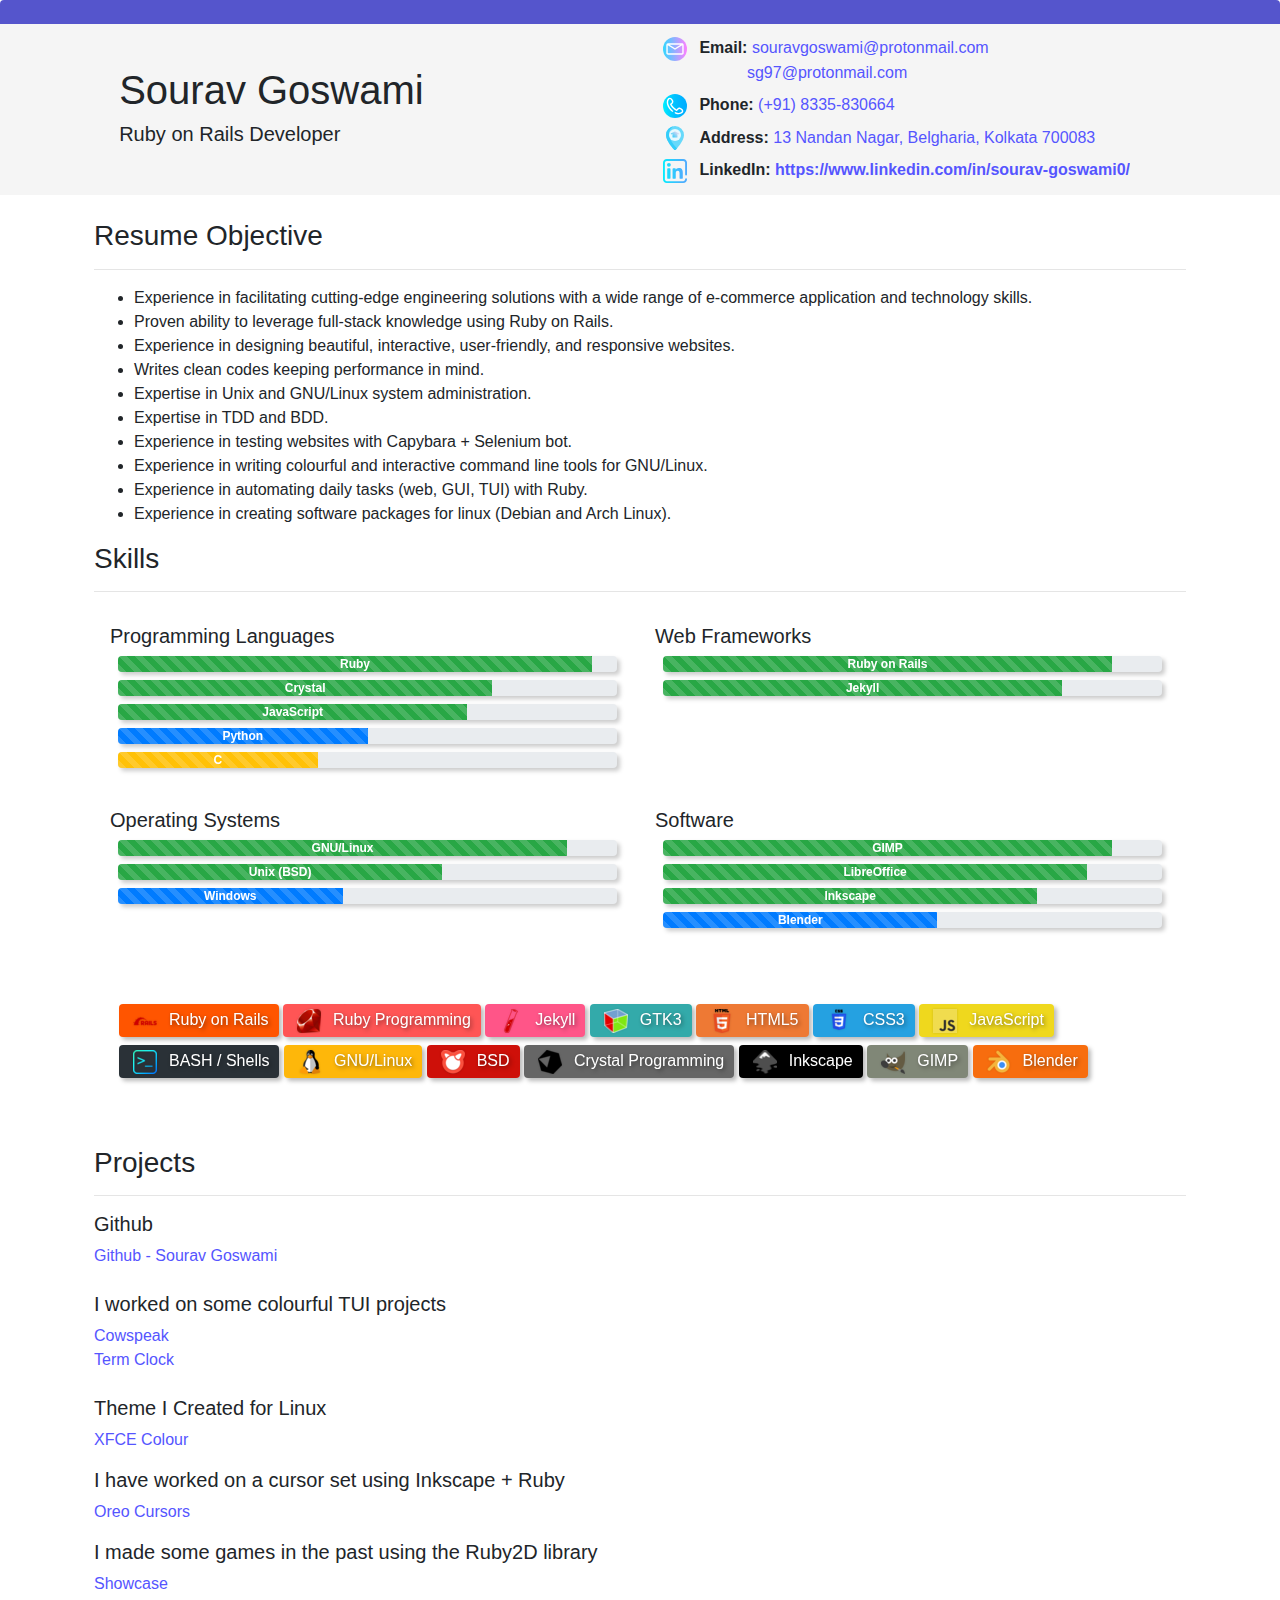
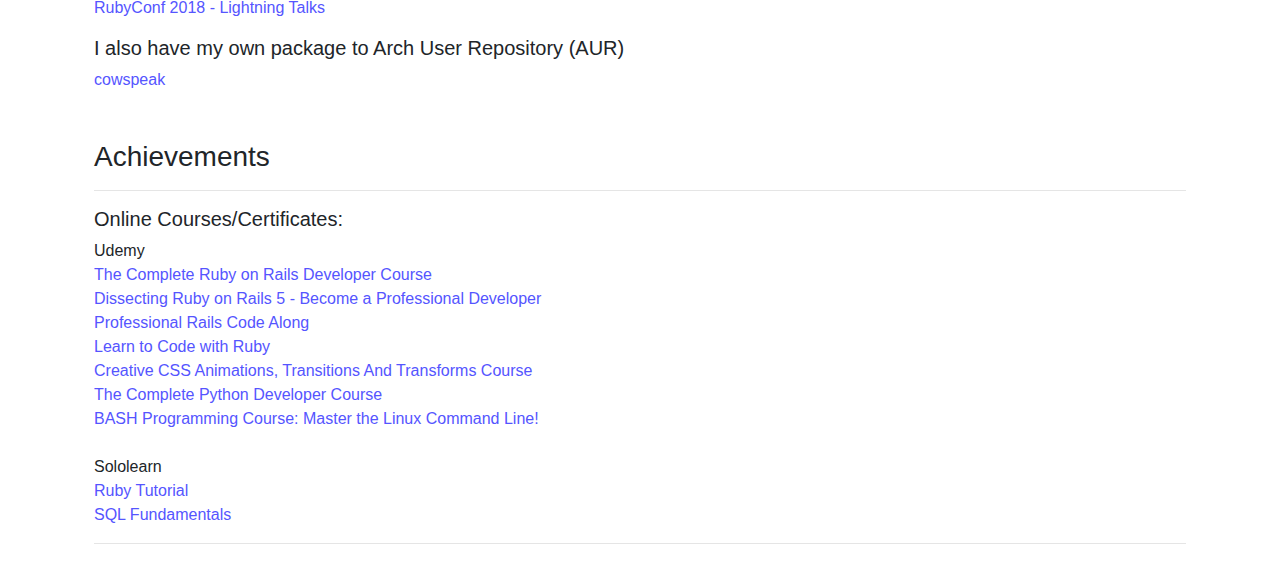
==== index.html @ 4679c26b "Initial commit" ====
<!Doctype HTML>
<html>
<!-- This file is generated by transpile.rb -->
<!-- Read /home/sourav/Others/resume/code/index.html.erb for source code. -->
<head>
<title>Resume</title>
<meta charset="utf-8">
<meta name="viewport" content="width=device-width,initial-scale=1">
<script src="assets/jquery.min.js"></script>
<script src="assets/bootstrap.min.js"></script>
<link rel="stylesheet" href="assets/bootstrap.min.css">
<link rel="stylesheet" href="assets/style.css">
</head>
<body>
<div class="margin-top"></div>
<div class="head">
<div class="row">
<div class="col-md-1"></div>
<div class="col-md-4 center-top">
<div>
<h1 class="">Sourav Goswami</h1>
<h5>Ruby on Rails Developer</h5>
</div>
</div>
<div class="col-md-1"></div>
<div class="col-md-6 center-top">
<div class="info">
<div class="email">
<img src="assets/mail.svg" class="icon24">
<strong>Email:</strong> <a href="mailto:souravgoswami@protonmail.com">souravgoswami@protonmail.com</a>
<div class="padding"><a href="mailto:sg97@protonmail.com">sg97@protonmail.com</a></div>
</div>
<div class="phone pt-2">
<img src="assets/phone-call.svg" class="icon24">
<strong>Phone:</strong> <a href="tel:+918335830664">(+91) 8335-830664</a>
</div>
<div class="address pt-2">
<img src="assets/house.svg" class="icon24">
<strong>Address:</strong> <a href="https://goo.gl/maps/NwppMZSm8ECp5k32A">13 Nandan Nagar, Belgharia, Kolkata 700083</a>
</div>
<div class="linkedin pt-2">
<img src="assets/linkedin.svg" class="icon24">
<strong>LinkedIn: <a href="https://www.linkedin.com/in/sourav-goswami0/">https://www.linkedin.com/in/sourav-goswami0/</a></strong>
</div>
</div>
</div>
</div>
</div>
<div class="container p-4">
<h3>Resume Objective</h3>
<hr>
<ul>
<li>Experience in facilitating cutting-edge engineering solutions with a wide range of e-commerce application and technology skills.
</li>
<li>Proven ability to leverage full-stack knowledge using Ruby on Rails.
</li>
<li>Experience in designing beautiful, interactive, user-friendly, and responsive websites.
</li>
<li>Writes clean codes keeping performance in mind.
</li>
<li>Expertise in Unix and GNU/Linux system administration.
</li>
<li>Expertise in TDD and BDD.
</li>
<li>Experience in testing websites with Capybara + Selenium bot.
</li>
<li>Experience in writing colourful and interactive command line tools for GNU/Linux.
</li>
<li>Experience in automating daily tasks (web, GUI, TUI) with Ruby.
</li>
<li>Experience in creating software packages for linux (Debian and Arch Linux).</li>
</ul>
<h3>Skills</h3>
<hr>
<div class="row p-3">
<div class="col-md-6">
<h5>Programming Languages</h5>
<div class="progress m-2">
<div class="progress-bar progress-bar-striped bg-success"
role="progressbar",
aria-valuenow="95",
aria-valuemax="100",
aria-valuemin="0"
style="font-weight: bold ; width: 95% ; color: #fff ;"
>Ruby</div>
</div>
<div class="progress m-2">
<div class="progress-bar progress-bar-striped bg-success"
role="progressbar",
aria-valuenow="75",
aria-valuemax="100",
aria-valuemin="0"
style="font-weight: bold ; width: 75% ; color: #fff ;"
>Crystal</div>
</div>
<div class="progress m-2">
<div class="progress-bar progress-bar-striped bg-success"
role="progressbar",
aria-valuenow="70",
aria-valuemax="100",
aria-valuemin="0"
style="font-weight: bold ; width: 70% ; color: #fff ;"
>JavaScript</div>
</div>
<div class="progress m-2">
<div class="progress-bar progress-bar-striped bg-primary"
role="progressbar",
aria-valuenow="50",
aria-valuemax="100",
aria-valuemin="0"
style="font-weight: bold ; width: 50% ; color: #fff ;"
>Python</div>
</div>
<div class="progress m-2">
<div class="progress-bar progress-bar-striped bg-warning"
role="progressbar",
aria-valuenow="40",
aria-valuemax="100",
aria-valuemin="0"
style="font-weight: bold ; width: 40% ; color: #fff ;"
>C</div>
</div>
</div>
<div class="col-md-6">
<h5>Web Frameworks</h5>
<div class="progress m-2">
<div class="progress-bar progress-bar-striped bg-success"
role="progressbar",
aria-valuenow="90",
aria-valuemax="100",
aria-valuemin="0"
style="font-weight: bold ; width: 90% ; color: #fff ;"
>Ruby on Rails</div>
</div>
<div class="progress m-2">
<div class="progress-bar progress-bar-striped bg-success"
role="progressbar",
aria-valuenow="80",
aria-valuemax="100",
aria-valuemin="0"
style="font-weight: bold ; width: 80% ; color: #fff ;"
>Jekyll</div>
</div>
</div>
</div>
<div class="row p-3">
<div class="col-md-6">
<h5>Operating Systems</h5>
<div class="progress m-2">
<div class="progress-bar progress-bar-striped bg-success"
role="progressbar",
aria-valuenow="90",
aria-valuemax="100",
aria-valuemin="0"
style="font-weight: bold ; width: 90% ; color: #fff ;"
>GNU/Linux</div>
</div>
<div class="progress m-2">
<div class="progress-bar progress-bar-striped bg-success"
role="progressbar",
aria-valuenow="65",
aria-valuemax="100",
aria-valuemin="0"
style="font-weight: bold ; width: 65% ; color: #fff ;"
>Unix (BSD)</div>
</div>
<div class="progress m-2">
<div class="progress-bar progress-bar-striped bg-primary"
role="progressbar",
aria-valuenow="45",
aria-valuemax="100",
aria-valuemin="0"
style="font-weight: bold ; width: 45% ; color: #fff ;"
>Windows</div>
</div>
</div>
<div class="col-md-6">
<h5>Software</h5>
<div class="progress m-2">
<div class="progress-bar progress-bar-striped
bg-success
"
role="progressbar",
aria-valuenow="90",
aria-valuemax="100",
aria-valuemin="0"
style="font-weight: bold ; width: 90% ; color: #fff ;"
>GIMP</div>
</div>
<div class="progress m-2">
<div class="progress-bar progress-bar-striped
bg-success
"
role="progressbar",
aria-valuenow="85",
aria-valuemax="100",
aria-valuemin="0"
style="font-weight: bold ; width: 85% ; color: #fff ;"
>LibreOffice</div>
</div>
<div class="progress m-2">
<div class="progress-bar progress-bar-striped
bg-success
"
role="progressbar",
aria-valuenow="75",
aria-valuemax="100",
aria-valuemin="0"
style="font-weight: bold ; width: 75% ; color: #fff ;"
>Inkscape</div>
</div>
<div class="progress m-2">
<div class="progress-bar progress-bar-striped
bg-primary
"
role="progressbar",
aria-valuenow="55",
aria-valuemax="100",
aria-valuemin="0"
style="font-weight: bold ; width: 55% ; color: #fff ;"
>Blender</div>
</div>
</div>
</div>
<br>
<br>
<div class="row">
<ul>
<div class="tag inline" style="background-color: #f50f">
<li class="skill-badge"><img src="assets/rails.png" class="icon16"><span class="skill-badge-label">Ruby on Rails</span></li>
</div>
<div class="tag inline" style="background-color: #f55f">
<li class="skill-badge"><img src="assets/ruby.png" class="icon16"><span class="skill-badge-label">Ruby Programming</span></li>
</div>
<div class="tag inline" style="background-color: #f58f">
<li class="skill-badge"><img src="assets/jekyll.png" class="icon16"><span class="skill-badge-label">Jekyll</span></li>
</div>
<div class="tag inline" style="background-color: #3aaf">
<li class="skill-badge"><img src="assets/gtk.png" class="icon16"><span class="skill-badge-label">GTK3</span></li>
</div>
<div class="tag inline" style="background-color: #ee7934ff">
<li class="skill-badge"><img src="assets/html5.png" class="icon16"><span class="skill-badge-label">HTML5</span></li>
</div>
<div class="tag inline" style="background-color: #25a1e1ff">
<li class="skill-badge"><img src="assets/css3.png" class="icon16"><span class="skill-badge-label">CSS3</span></li>
</div>
<div class="tag inline" style="background-color: #EFD81Dff">
<li class="skill-badge"><img src="assets/js.png" class="icon16"><span class="skill-badge-label">JavaScript</span></li>
</div>
<div class="tag inline" style="background-color: #2A3137ff">
<li class="skill-badge"><img src="assets/shell.png" class="icon16"><span class="skill-badge-label">BASH / Shells</span></li>
</div>
<div class="tag inline" style="background-color: #FEB70Aff">
<li class="skill-badge"><img src="assets/linux.png" class="icon16"><span class="skill-badge-label">GNU/Linux</span></li>
</div>
<div class="tag inline" style="background-color: #CE1009ff">
<li class="skill-badge"><img src="assets/bsd.png" class="icon16"><span class="skill-badge-label">BSD</span></li>
</div>
<div class="tag inline" style="background-color: #666f">
<li class="skill-badge"><img src="assets/crystal.png" class="icon16"><span class="skill-badge-label">Crystal Programming</span></li>
</div>
<div class="tag inline" style="background-color: #000f">
<li class="skill-badge"><img src="assets/inkscape.png" class="icon16"><span class="skill-badge-label">Inkscape</span></li>
</div>
<div class="tag inline" style="background-color: #808777ff">
<li class="skill-badge"><img src="assets/gimp.png" class="icon16"><span class="skill-badge-label">GIMP</span></li>
</div>
<div class="tag inline" style="background-color: #f76D0Eff">
<li class="skill-badge"><img src="assets/blender.png" class="icon16"><span class="skill-badge-label">Blender</span></li>
</div>
</ul>
</div>
<br><br>
<h3>Projects</h3>
<hr>
<div class="github">
<h5>Github</h5>
<a href="https://github.com/Souravgoswami">Github - Sourav Goswami</a>
</div>
<br>
<div class="cowspeak">
<h5>I worked on some colourful TUI projects</h5>
<a href="https://github.com/Souravgoswami/cowspeak">Cowspeak</a>
<br>
<a href="https://github.com/Souravgoswami/term-clock">Term Clock</a>
</div>
<br>
<div class="theme">
<h5>Theme I Created for Linux</h5>
<p><a href="https://www.gnome-look.org/p/1276216/">XFCE Colour</a><p>
</div>
<div class="cursor">
<h5>I have worked on a cursor set using Inkscape + Ruby</h5>
<p><a href="https://www.gnome-look.org/p/1360254/">Oreo Cursors</a><p>
<div>
<div class="games">
<h5>I made some games in the past using the Ruby2D library</h5>
<a href="http://www.ruby2d.com/showcase/">Showcase</a>
<br>
<p><a href="https://youtu.be/8s--ZyTmFxU?t=3644">RubyConf 2018 - Lightning Talks</a></p>
</div>
<div class="aur">
<h5>I also have my own package to Arch User Repository (AUR)</h5>
<a href="https://aur.archlinux.org/packages/cowspeak/">cowspeak</a>
</div>
<br>
<br>
<h3>Achievements</h3>
<hr>
<div class="row">
<div class="col-md-12">
<h5>Online Courses/Certificates:</h5>
Udemy
<br>
<a href="https://www.udemy.com/certificate/UC-5ac2064d-fbcd-4eaf-a559-09bb9e09e615/">The Complete Ruby on Rails Developer Course</a>
<br>
<a href="https://www.udemy.com/certificate/UC-89fc19ee-a341-4daa-87ac-ea1957f3fa44/">Dissecting Ruby on Rails 5 - Become a Professional Developer</a>
<br>
<a href="https://www.udemy.com/certificate/UC-f34fab7e-4f4c-47dc-98d7-8fd5f37b8ab2/">Professional Rails Code Along</a>
<br>
<a href="https://www.udemy.com/certificate/UC-N7TBJZKM/">Learn to Code with Ruby</a>
<br>
<a href="https://www.udemy.com/certificate/UC-65bf39c3-60fb-4b3b-83d5-0233696bcb3a/">Creative CSS Animations, Transitions And Transforms Course</a>
<br>
<a href="https://www.udemy.com/certificate/UC-DB4O72RN/">The Complete Python Developer Course</a>
<br>
<a href="https://www.udemy.com/certificate/UC-IS68CREH/">BASH Programming Course: Master the Linux Command Line!</a>
<br>
<br>
Sololearn
<br>
<a href="https://www.sololearn.com/Certificate/1081-7270906/pdf/">Ruby Tutorial</a>
<br>
<a href="https://www.sololearn.com/Certificate/1060-7270906/pdf/">SQL Fundamentals</a>
<br>
</div>
</div>
<hr>
</div>
</body>
</html>
---- assets/style.css ----
body {
	margin: 0 ;
}

.margin-top {
	background-color: #55c ;
	padding: 12px ;
	border-top-left-radius: 4px ;
	border-top-right-radius: 4px ;
}

a {
	color: #55f !important ;
}

a:hover {
	color: #f55 !important ;
}

.head {
	background-color: #f5f5f5 ;
	width: 100% ;
	height: 100% ;
	text-align: left ;
	padding: 12px ;
}

.center-top {
	display: flex ;
	align-items: center ;
}

.block {
	display: block ;
	margin: 4px ;
}

.padding {
	margin-left: 92px ;
}

.tag {
	padding: 4px 6px !important ;
	display: inline-block ;
	border-radius: 4px ;
	margin: 4px 0px ;
	min-width: 64px ;
	text-align: center ;
	color: #fff ;
	filter: drop-shadow(3px 3px 2px #0004) ;
}

.tag li {
	list-style-type: none ;
}

.text-align-center {
	text-align: center !important ;
	vertical-align: middle !important ;
}

.skill-badge {
	cursor: pointer ;
	filter: drop-shadow(0px 0px 1px #0002) ;
}

.skill-badge-label {
	font-size: 16px ;
	padding: 4px ;
	filter: drop-shadow(2px 2px 2px #0005) ;
}

.icon24 {
	width: 24px !important ;
	height: 24px !important ;
	margin: 0px 8px ;
}

.icon16 {
	width: 24px !important ;
	height: 24px !important ;
	margin: 0px 8px ;

}

.info {
	display: block ;
	overflow: hidden ;
	text-align: left ;
	word-wrap: break-word ;
	overflow-wrap: break-word ;
}

.progress {
	filter: drop-shadow(3px 3px 2px #0003) ;
}
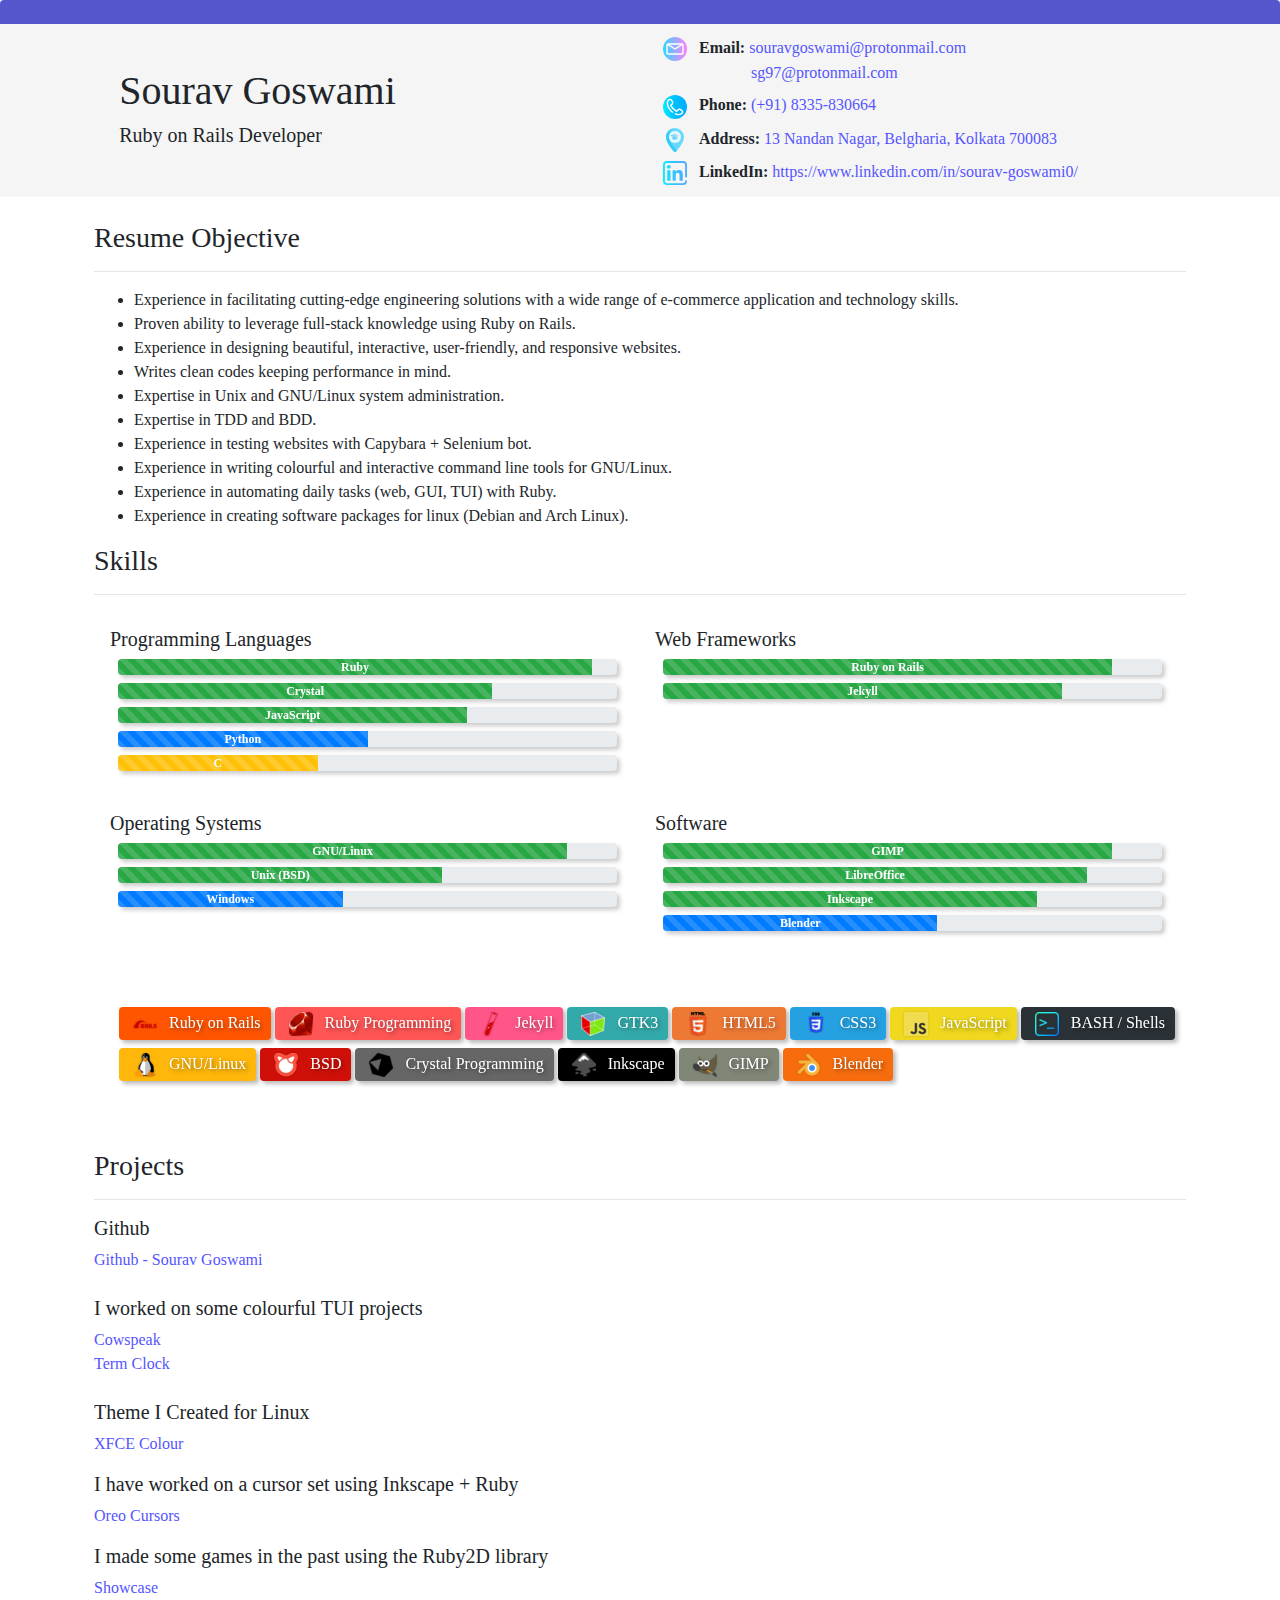
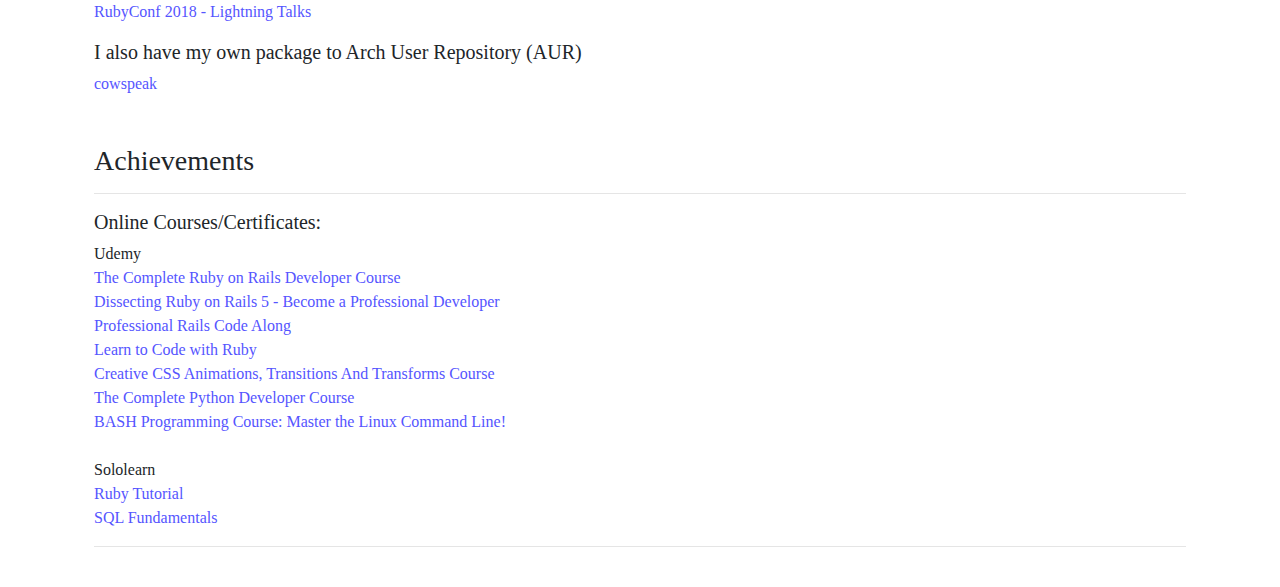
==== commit 775ed7d6: "Added PDF for Resume" ====
--- a/index.html
+++ b/index.html
@@ -40,7 +40,7 @@
 </div>
 <div class="linkedin pt-2">
 <img src="assets/linkedin.svg" class="icon24">
-<strong>LinkedIn: <a href="https://www.linkedin.com/in/sourav-goswami0/">https://www.linkedin.com/in/sourav-goswami0/</a></strong>
+<strong>LinkedIn:</strong> <a href="https://www.linkedin.com/in/sourav-goswami0/">https://www.linkedin.com/in/sourav-goswami0/</a>
 </div>
 </div>
 </div>
--- a/assets/style.css
+++ b/assets/style.css
@@ -1,4 +1,13 @@
+@font-face {
+	font-family: 'PT Serif';
+	font-style: normal;
+	font-weight: 400;
+	src: local('PT Serif'), local('PTSerif-Regular'), url('assets/PTSerif.woff2') format('woff2');
+}
+
+
 body {
+	font-family: 'PT Serif', serif ;
 	margin: 0 ;
 }
 
@@ -36,7 +45,7 @@
 }
 
 .padding {
-	margin-left: 92px ;
+	margin-left: 96px ;
 }
 
 .tag {
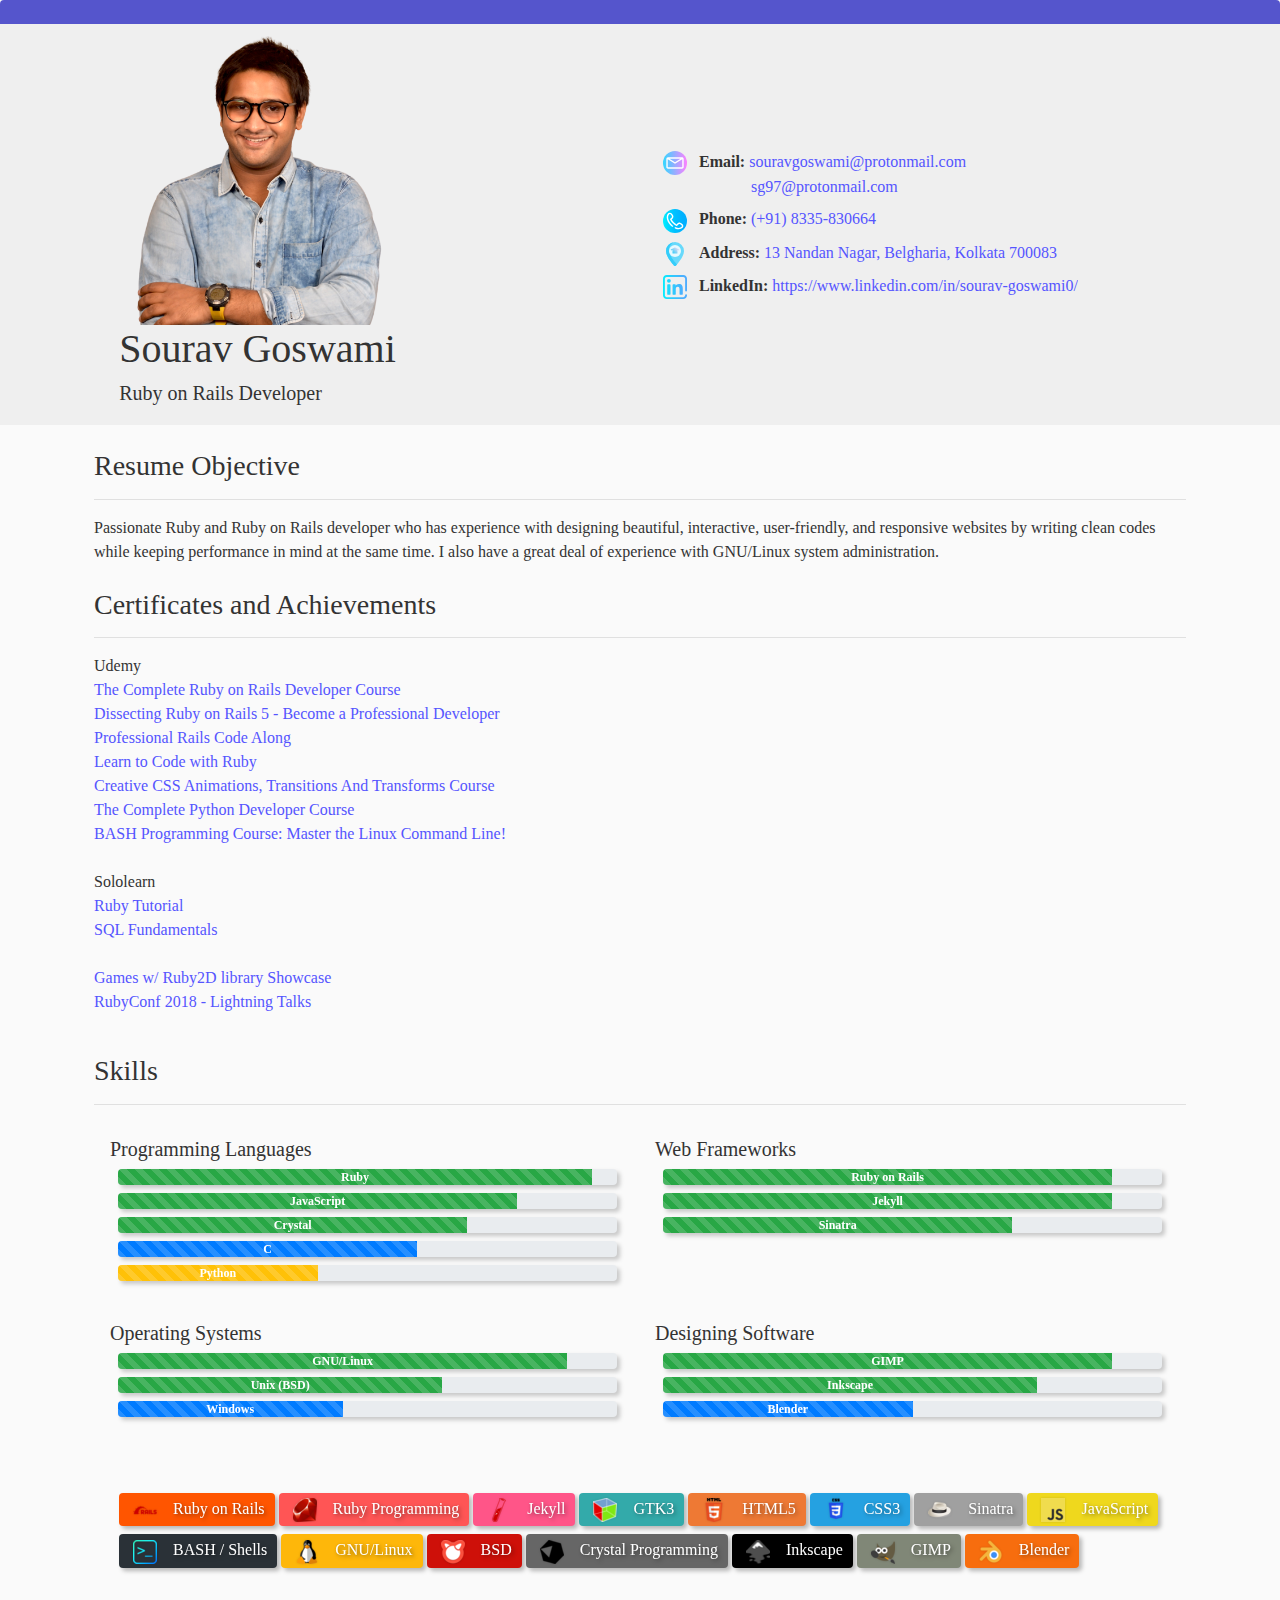
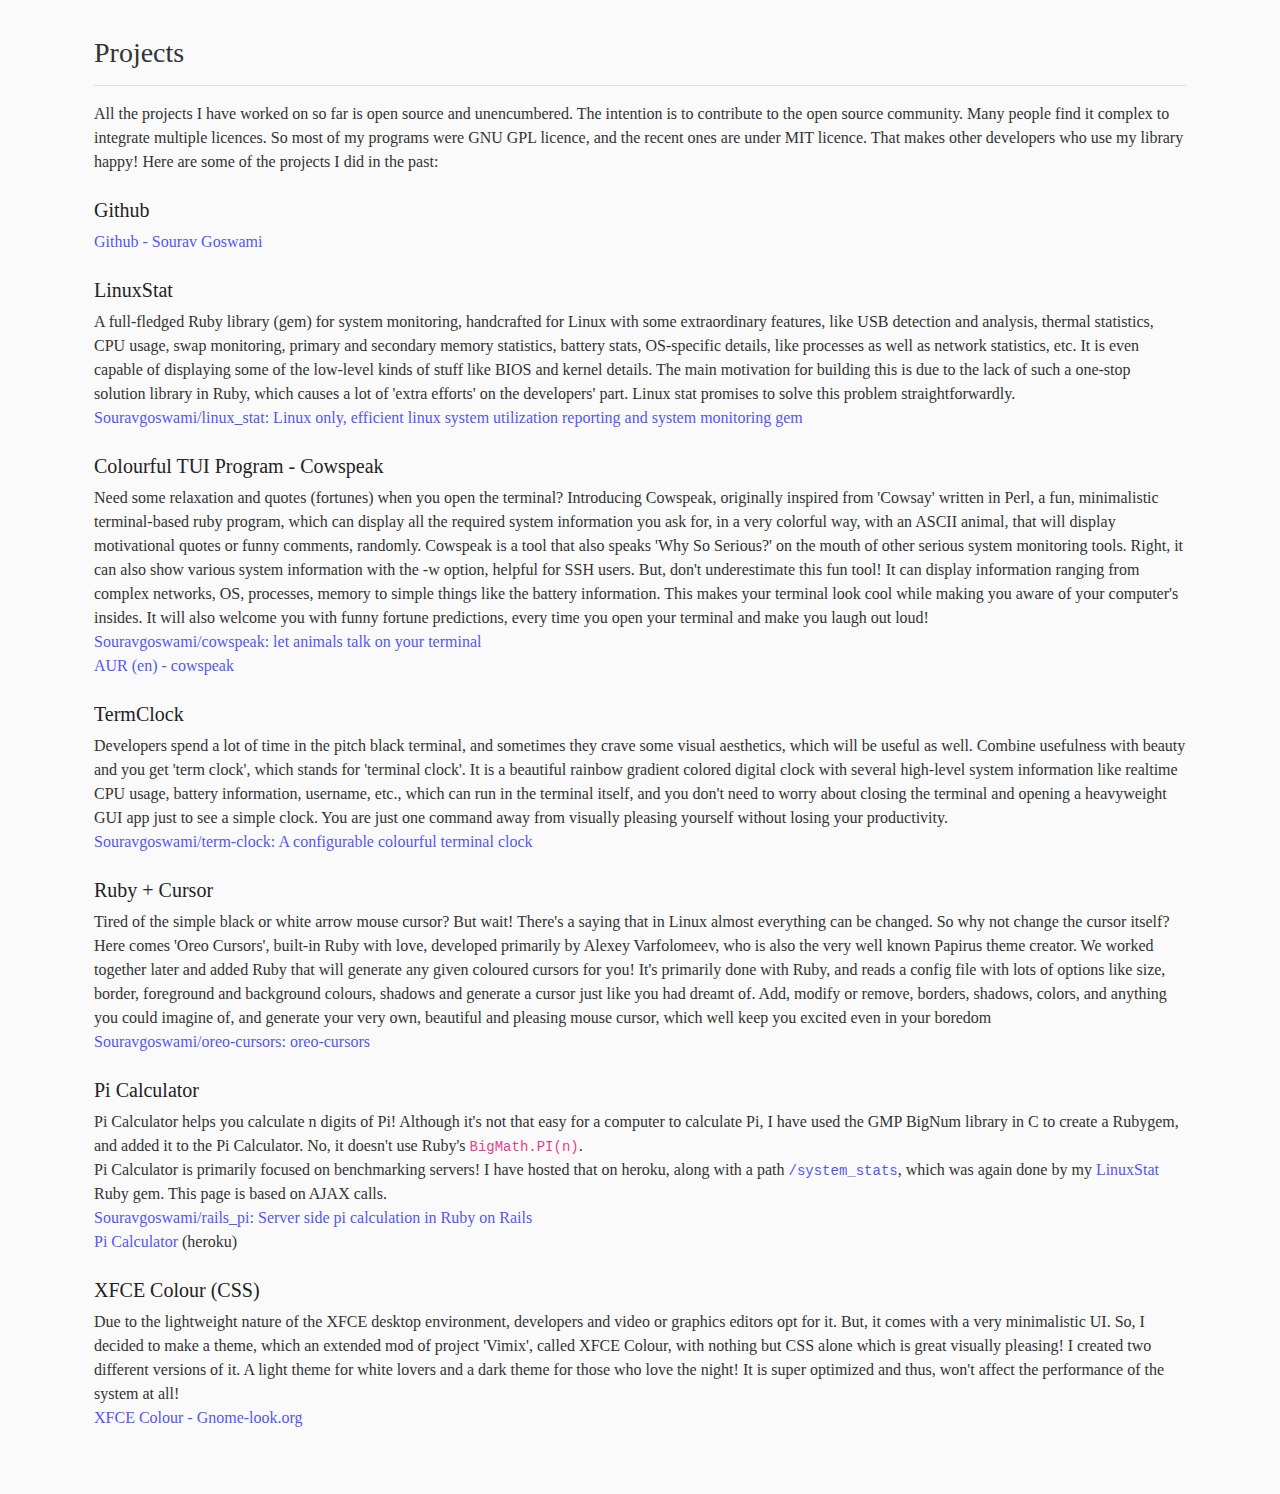
==== commit e4c37a38: "Updated Resume" ====
--- a/index.html
+++ b/index.html
@@ -1,9 +1,9 @@
 <!Doctype HTML>
 <html>
 <!-- This file is generated by transpile.rb -->
-<!-- Read /home/sourav/Others/resume/code/index.html.erb for source code. -->
+<!-- Read /home/sourav/Development/resume-html/code/index.html.erb for source code. -->
 <head>
-<title>Resume</title>
+<title>Sourav Goswami | Resume</title>
 <meta charset="utf-8">
 <meta name="viewport" content="width=device-width,initial-scale=1">
 <script src="assets/jquery.min.js"></script>
@@ -18,30 +18,31 @@
 <div class="col-md-1"></div>
 <div class="col-md-4 center-top">
 <div>
-<h1 class="">Sourav Goswami</h1>
+<img src="assets/me.png" width="300px">
+<h1>Sourav Goswami</h1>
 <h5>Ruby on Rails Developer</h5>
 </div>
 </div>
 <div class="col-md-1"></div>
 <div class="col-md-6 center-top">
 <div class="info">
-<div class="email">
-<img src="assets/mail.svg" class="icon24">
-<strong>Email:</strong> <a href="mailto:souravgoswami@protonmail.com">souravgoswami@protonmail.com</a>
-<div class="padding"><a href="mailto:sg97@protonmail.com">sg97@protonmail.com</a></div>
-</div>
-<div class="phone pt-2">
-<img src="assets/phone-call.svg" class="icon24">
-<strong>Phone:</strong> <a href="tel:+918335830664">(+91) 8335-830664</a>
-</div>
-<div class="address pt-2">
-<img src="assets/house.svg" class="icon24">
-<strong>Address:</strong> <a href="https://goo.gl/maps/NwppMZSm8ECp5k32A">13 Nandan Nagar, Belgharia, Kolkata 700083</a>
-</div>
-<div class="linkedin pt-2">
-<img src="assets/linkedin.svg" class="icon24">
-<strong>LinkedIn:</strong> <a href="https://www.linkedin.com/in/sourav-goswami0/">https://www.linkedin.com/in/sourav-goswami0/</a>
-</div>
+	<div class="email">
+		<img src="assets/mail.svg" class="icon24">
+		<strong>Email:</strong> <a href="mailto:souravgoswami@protonmail.com">souravgoswami@protonmail.com</a>
+		<div class="padding"><a href="mailto:sg97@protonmail.com">sg97@protonmail.com</a></div>
+	</div>
+	<div class="phone pt-2">
+		<img src="assets/phone-call.svg" class="icon24">
+		<strong>Phone:</strong> <a href="tel:+918335830664">(+91) 8335-830664</a>
+	</div>
+	<div class="address pt-2">
+		<img src="assets/house.svg" class="icon24">
+		<strong>Address:</strong> <a href="https://goo.gl/maps/NwppMZSm8ECp5k32A">13 Nandan Nagar, Belgharia, Kolkata 700083</a>
+	</div>
+	<div class="linkedin pt-2">
+		<img src="assets/linkedin.svg" class="icon24">
+		<strong>LinkedIn:</strong> <a href="https://www.linkedin.com/in/sourav-goswami0/">https://www.linkedin.com/in/sourav-goswami0/</a>
+	</div>
 </div>
 </div>
 </div>
@@ -49,27 +50,46 @@
 <div class="container p-4">
 <h3>Resume Objective</h3>
 <hr>
-<ul>
-<li>Experience in facilitating cutting-edge engineering solutions with a wide range of e-commerce application and technology skills.
-</li>
-<li>Proven ability to leverage full-stack knowledge using Ruby on Rails.
-</li>
-<li>Experience in designing beautiful, interactive, user-friendly, and responsive websites.
-</li>
-<li>Writes clean codes keeping performance in mind.
-</li>
-<li>Expertise in Unix and GNU/Linux system administration.
-</li>
-<li>Expertise in TDD and BDD.
-</li>
-<li>Experience in testing websites with Capybara + Selenium bot.
-</li>
-<li>Experience in writing colourful and interactive command line tools for GNU/Linux.
-</li>
-<li>Experience in automating daily tasks (web, GUI, TUI) with Ruby.
-</li>
-<li>Experience in creating software packages for linux (Debian and Arch Linux).</li>
-</ul>
+Passionate Ruby and Ruby on Rails developer who has experience with designing beautiful, interactive, user-friendly,
+and responsive websites by writing clean codes while keeping performance in mind at the same time.
+I also have a  great deal of experience with GNU/Linux system administration.
+<br>
+<br>
+<h3>Certificates and Achievements</h3>
+<hr>
+<div class="row">
+	<div class="col-md-12">
+		Udemy
+		<br>
+		<a href="https://www.udemy.com/certificate/UC-5ac2064d-fbcd-4eaf-a559-09bb9e09e615/">The Complete Ruby on Rails Developer Course</a>
+		<br>
+		<a href="https://www.udemy.com/certificate/UC-89fc19ee-a341-4daa-87ac-ea1957f3fa44/">Dissecting Ruby on Rails 5 - Become a Professional Developer</a>
+		<br>
+		<a href="https://www.udemy.com/certificate/UC-f34fab7e-4f4c-47dc-98d7-8fd5f37b8ab2/">Professional Rails Code Along</a>
+		<br>
+		<a href="https://www.udemy.com/certificate/UC-N7TBJZKM/">Learn to Code with Ruby</a>
+		<br>
+		<a href="https://www.udemy.com/certificate/UC-65bf39c3-60fb-4b3b-83d5-0233696bcb3a/">Creative CSS Animations, Transitions And Transforms Course</a>
+		<br>
+		<a href="https://www.udemy.com/certificate/UC-DB4O72RN/">The Complete Python Developer Course</a>
+		<br>
+		<a href="https://www.udemy.com/certificate/UC-IS68CREH/">BASH Programming Course: Master the Linux Command Line!</a>
+		<br>
+		<br>
+		Sololearn
+		<br>
+		<a href="https://www.sololearn.com/Certificate/1081-7270906/pdf/">Ruby Tutorial</a>
+		<br>
+		<a href="https://www.sololearn.com/Certificate/1060-7270906/pdf/">SQL Fundamentals</a>
+		<br>
+		<br>
+		<a href="https://www.ruby2d.com">Games w/ Ruby2D library</a>
+		<a href="http://www.ruby2d.com/showcase/">Showcase</a>
+		<br>
+		<p><a href="https://youtu.be/8s--ZyTmFxU?t=3644">RubyConf 2018 - Lightning Talks</a></p>
+		<br>
+	</div>
+</div>
 <h3>Skills</h3>
 <hr>
 <div class="row p-3">
@@ -77,69 +97,78 @@
 <h5>Programming Languages</h5>
 <div class="progress m-2">
 <div class="progress-bar progress-bar-striped bg-success"
-role="progressbar",
-aria-valuenow="95",
-aria-valuemax="100",
+role="progressbar"
+aria-valuenow="95"
+aria-valuemax="100"
 aria-valuemin="0"
 style="font-weight: bold ; width: 95% ; color: #fff ;"
 >Ruby</div>
 </div>
 <div class="progress m-2">
 <div class="progress-bar progress-bar-striped bg-success"
-role="progressbar",
-aria-valuenow="75",
-aria-valuemax="100",
-aria-valuemin="0"
-style="font-weight: bold ; width: 75% ; color: #fff ;"
+role="progressbar"
+aria-valuenow="80"
+aria-valuemax="100"
+aria-valuemin="0"
+style="font-weight: bold ; width: 80% ; color: #fff ;"
+>JavaScript</div>
+</div>
+<div class="progress m-2">
+<div class="progress-bar progress-bar-striped bg-success"
+role="progressbar"
+aria-valuenow="70"
+aria-valuemax="100"
+aria-valuemin="0"
+style="font-weight: bold ; width: 70% ; color: #fff ;"
 >Crystal</div>
 </div>
 <div class="progress m-2">
-<div class="progress-bar progress-bar-striped bg-success"
-role="progressbar",
-aria-valuenow="70",
-aria-valuemax="100",
-aria-valuemin="0"
-style="font-weight: bold ; width: 70% ; color: #fff ;"
->JavaScript</div>
-</div>
-<div class="progress m-2">
 <div class="progress-bar progress-bar-striped bg-primary"
-role="progressbar",
-aria-valuenow="50",
-aria-valuemax="100",
-aria-valuemin="0"
-style="font-weight: bold ; width: 50% ; color: #fff ;"
+role="progressbar"
+aria-valuenow="60"
+aria-valuemax="100"
+aria-valuemin="0"
+style="font-weight: bold ; width: 60% ; color: #fff ;"
+>C</div>
+</div>
+<div class="progress m-2">
+<div class="progress-bar progress-bar-striped bg-warning"
+role="progressbar"
+aria-valuenow="40"
+aria-valuemax="100"
+aria-valuemin="0"
+style="font-weight: bold ; width: 40% ; color: #fff ;"
 >Python</div>
-</div>
-<div class="progress m-2">
-<div class="progress-bar progress-bar-striped bg-warning"
-role="progressbar",
-aria-valuenow="40",
-aria-valuemax="100",
-aria-valuemin="0"
-style="font-weight: bold ; width: 40% ; color: #fff ;"
->C</div>
 </div>
 </div>
 <div class="col-md-6">
 <h5>Web Frameworks</h5>
 <div class="progress m-2">
 <div class="progress-bar progress-bar-striped bg-success"
-role="progressbar",
-aria-valuenow="90",
-aria-valuemax="100",
+role="progressbar"
+aria-valuenow="90"
+aria-valuemax="100"
 aria-valuemin="0"
 style="font-weight: bold ; width: 90% ; color: #fff ;"
 >Ruby on Rails</div>
 </div>
 <div class="progress m-2">
 <div class="progress-bar progress-bar-striped bg-success"
-role="progressbar",
-aria-valuenow="80",
-aria-valuemax="100",
-aria-valuemin="0"
-style="font-weight: bold ; width: 80% ; color: #fff ;"
+role="progressbar"
+aria-valuenow="90"
+aria-valuemax="100"
+aria-valuemin="0"
+style="font-weight: bold ; width: 90% ; color: #fff ;"
 >Jekyll</div>
+</div>
+<div class="progress m-2">
+<div class="progress-bar progress-bar-striped bg-success"
+role="progressbar"
+aria-valuenow="70"
+aria-valuemax="100"
+aria-valuemin="0"
+style="font-weight: bold ; width: 70% ; color: #fff ;"
+>Sinatra</div>
 </div>
 </div>
 </div>
@@ -148,76 +177,62 @@
 <h5>Operating Systems</h5>
 <div class="progress m-2">
 <div class="progress-bar progress-bar-striped bg-success"
-role="progressbar",
-aria-valuenow="90",
-aria-valuemax="100",
+role="progressbar"
+aria-valuenow="90"
+aria-valuemax="100"
 aria-valuemin="0"
 style="font-weight: bold ; width: 90% ; color: #fff ;"
 >GNU/Linux</div>
 </div>
 <div class="progress m-2">
 <div class="progress-bar progress-bar-striped bg-success"
-role="progressbar",
-aria-valuenow="65",
-aria-valuemax="100",
+role="progressbar"
+aria-valuenow="65"
+aria-valuemax="100"
 aria-valuemin="0"
 style="font-weight: bold ; width: 65% ; color: #fff ;"
 >Unix (BSD)</div>
 </div>
 <div class="progress m-2">
 <div class="progress-bar progress-bar-striped bg-primary"
-role="progressbar",
-aria-valuenow="45",
-aria-valuemax="100",
+role="progressbar"
+aria-valuenow="45"
+aria-valuemax="100"
 aria-valuemin="0"
 style="font-weight: bold ; width: 45% ; color: #fff ;"
 >Windows</div>
 </div>
 </div>
 <div class="col-md-6">
-<h5>Software</h5>
-<div class="progress m-2">
-<div class="progress-bar progress-bar-striped
-bg-success
-"
-role="progressbar",
-aria-valuenow="90",
-aria-valuemax="100",
+<h5>Designing Software</h5>
+<div class="progress m-2">
+<div
+class="progress-bar progress-bar-striped bg-success"
+role="progressbar"
+aria-valuenow="90"
+aria-valuemax="100"
 aria-valuemin="0"
 style="font-weight: bold ; width: 90% ; color: #fff ;"
 >GIMP</div>
 </div>
 <div class="progress m-2">
-<div class="progress-bar progress-bar-striped
-bg-success
-"
-role="progressbar",
-aria-valuenow="85",
-aria-valuemax="100",
-aria-valuemin="0"
-style="font-weight: bold ; width: 85% ; color: #fff ;"
->LibreOffice</div>
-</div>
-<div class="progress m-2">
-<div class="progress-bar progress-bar-striped
-bg-success
-"
-role="progressbar",
-aria-valuenow="75",
-aria-valuemax="100",
+<div
+class="progress-bar progress-bar-striped bg-success"
+role="progressbar"
+aria-valuenow="75"
+aria-valuemax="100"
 aria-valuemin="0"
 style="font-weight: bold ; width: 75% ; color: #fff ;"
 >Inkscape</div>
 </div>
 <div class="progress m-2">
-<div class="progress-bar progress-bar-striped
-bg-primary
-"
-role="progressbar",
-aria-valuenow="55",
-aria-valuemax="100",
-aria-valuemin="0"
-style="font-weight: bold ; width: 55% ; color: #fff ;"
+<div
+class="progress-bar progress-bar-striped bg-primary"
+role="progressbar"
+aria-valuenow="50"
+aria-valuemax="100"
+aria-valuemin="0"
+style="font-weight: bold ; width: 50% ; color: #fff ;"
 >Blender</div>
 </div>
 </div>
@@ -227,115 +242,206 @@
 <div class="row">
 <ul>
 <div class="tag inline" style="background-color: #f50f">
-<li class="skill-badge"><img src="assets/rails.png" class="icon16"><span class="skill-badge-label">Ruby on Rails</span></li>
+<li class="skill-badge">
+<img src="assets/rails.png" class="icon16">
+<span class="skill-badge-label">Ruby on Rails</span>
+</li>
 </div>
 <div class="tag inline" style="background-color: #f55f">
-<li class="skill-badge"><img src="assets/ruby.png" class="icon16"><span class="skill-badge-label">Ruby Programming</span></li>
+<li class="skill-badge">
+<img src="assets/ruby.png" class="icon16">
+<span class="skill-badge-label">Ruby Programming</span>
+</li>
 </div>
 <div class="tag inline" style="background-color: #f58f">
-<li class="skill-badge"><img src="assets/jekyll.png" class="icon16"><span class="skill-badge-label">Jekyll</span></li>
+<li class="skill-badge">
+<img src="assets/jekyll.png" class="icon16">
+<span class="skill-badge-label">Jekyll</span>
+</li>
 </div>
 <div class="tag inline" style="background-color: #3aaf">
-<li class="skill-badge"><img src="assets/gtk.png" class="icon16"><span class="skill-badge-label">GTK3</span></li>
+<li class="skill-badge">
+<img src="assets/gtk.png" class="icon16">
+<span class="skill-badge-label">GTK3</span>
+</li>
 </div>
 <div class="tag inline" style="background-color: #ee7934ff">
-<li class="skill-badge"><img src="assets/html5.png" class="icon16"><span class="skill-badge-label">HTML5</span></li>
+<li class="skill-badge">
+<img src="assets/html5.png" class="icon16">
+<span class="skill-badge-label">HTML5</span>
+</li>
 </div>
 <div class="tag inline" style="background-color: #25a1e1ff">
-<li class="skill-badge"><img src="assets/css3.png" class="icon16"><span class="skill-badge-label">CSS3</span></li>
+<li class="skill-badge">
+<img src="assets/css3.png" class="icon16">
+<span class="skill-badge-label">CSS3</span>
+</li>
+</div>
+<div class="tag inline" style="background-color: #a0a0a0ff">
+<li class="skill-badge">
+<img src="assets/sinatra.png" class="icon16">
+<span class="skill-badge-label">Sinatra</span>
+</li>
 </div>
 <div class="tag inline" style="background-color: #EFD81Dff">
-<li class="skill-badge"><img src="assets/js.png" class="icon16"><span class="skill-badge-label">JavaScript</span></li>
+<li class="skill-badge">
+<img src="assets/js.png" class="icon16">
+<span class="skill-badge-label">JavaScript</span>
+</li>
 </div>
 <div class="tag inline" style="background-color: #2A3137ff">
-<li class="skill-badge"><img src="assets/shell.png" class="icon16"><span class="skill-badge-label">BASH / Shells</span></li>
+<li class="skill-badge">
+<img src="assets/shell.png" class="icon16">
+<span class="skill-badge-label">BASH / Shells</span>
+</li>
 </div>
 <div class="tag inline" style="background-color: #FEB70Aff">
-<li class="skill-badge"><img src="assets/linux.png" class="icon16"><span class="skill-badge-label">GNU/Linux</span></li>
+<li class="skill-badge">
+<img src="assets/linux.png" class="icon16">
+<span class="skill-badge-label">GNU/Linux</span>
+</li>
 </div>
 <div class="tag inline" style="background-color: #CE1009ff">
-<li class="skill-badge"><img src="assets/bsd.png" class="icon16"><span class="skill-badge-label">BSD</span></li>
+<li class="skill-badge">
+<img src="assets/bsd.png" class="icon16">
+<span class="skill-badge-label">BSD</span>
+</li>
 </div>
 <div class="tag inline" style="background-color: #666f">
-<li class="skill-badge"><img src="assets/crystal.png" class="icon16"><span class="skill-badge-label">Crystal Programming</span></li>
+<li class="skill-badge">
+<img src="assets/crystal.png" class="icon16">
+<span class="skill-badge-label">Crystal Programming</span>
+</li>
 </div>
 <div class="tag inline" style="background-color: #000f">
-<li class="skill-badge"><img src="assets/inkscape.png" class="icon16"><span class="skill-badge-label">Inkscape</span></li>
+<li class="skill-badge">
+<img src="assets/inkscape.png" class="icon16">
+<span class="skill-badge-label">Inkscape</span>
+</li>
 </div>
 <div class="tag inline" style="background-color: #808777ff">
-<li class="skill-badge"><img src="assets/gimp.png" class="icon16"><span class="skill-badge-label">GIMP</span></li>
+<li class="skill-badge">
+<img src="assets/gimp.png" class="icon16">
+<span class="skill-badge-label">GIMP</span>
+</li>
 </div>
 <div class="tag inline" style="background-color: #f76D0Eff">
-<li class="skill-badge"><img src="assets/blender.png" class="icon16"><span class="skill-badge-label">Blender</span></li>
+<li class="skill-badge">
+<img src="assets/blender.png" class="icon16">
+<span class="skill-badge-label">Blender</span>
+</li>
 </div>
 </ul>
 </div>
 <br><br>
 <h3>Projects</h3>
 <hr>
-<div class="github">
-<h5>Github</h5>
-<a href="https://github.com/Souravgoswami">Github - Sourav Goswami</a>
-</div>
-<br>
-<div class="cowspeak">
-<h5>I worked on some colourful TUI projects</h5>
-<a href="https://github.com/Souravgoswami/cowspeak">Cowspeak</a>
-<br>
-<a href="https://github.com/Souravgoswami/term-clock">Term Clock</a>
-</div>
-<br>
-<div class="theme">
-<h5>Theme I Created for Linux</h5>
-<p><a href="https://www.gnome-look.org/p/1276216/">XFCE Colour</a><p>
-</div>
-<div class="cursor">
-<h5>I have worked on a cursor set using Inkscape + Ruby</h5>
-<p><a href="https://www.gnome-look.org/p/1360254/">Oreo Cursors</a><p>
-<div>
-<div class="games">
-<h5>I made some games in the past using the Ruby2D library</h5>
-<a href="http://www.ruby2d.com/showcase/">Showcase</a>
-<br>
-<p><a href="https://youtu.be/8s--ZyTmFxU?t=3644">RubyConf 2018 - Lightning Talks</a></p>
-</div>
-<div class="aur">
-<h5>I also have my own package to Arch User Repository (AUR)</h5>
-<a href="https://aur.archlinux.org/packages/cowspeak/">cowspeak</a>
-</div>
-<br>
-<br>
-<h3>Achievements</h3>
-<hr>
-<div class="row">
-<div class="col-md-12">
-<h5>Online Courses/Certificates:</h5>
-Udemy
-<br>
-<a href="https://www.udemy.com/certificate/UC-5ac2064d-fbcd-4eaf-a559-09bb9e09e615/">The Complete Ruby on Rails Developer Course</a>
-<br>
-<a href="https://www.udemy.com/certificate/UC-89fc19ee-a341-4daa-87ac-ea1957f3fa44/">Dissecting Ruby on Rails 5 - Become a Professional Developer</a>
-<br>
-<a href="https://www.udemy.com/certificate/UC-f34fab7e-4f4c-47dc-98d7-8fd5f37b8ab2/">Professional Rails Code Along</a>
-<br>
-<a href="https://www.udemy.com/certificate/UC-N7TBJZKM/">Learn to Code with Ruby</a>
-<br>
-<a href="https://www.udemy.com/certificate/UC-65bf39c3-60fb-4b3b-83d5-0233696bcb3a/">Creative CSS Animations, Transitions And Transforms Course</a>
-<br>
-<a href="https://www.udemy.com/certificate/UC-DB4O72RN/">The Complete Python Developer Course</a>
-<br>
-<a href="https://www.udemy.com/certificate/UC-IS68CREH/">BASH Programming Course: Master the Linux Command Line!</a>
-<br>
-<br>
-Sololearn
-<br>
-<a href="https://www.sololearn.com/Certificate/1081-7270906/pdf/">Ruby Tutorial</a>
-<br>
-<a href="https://www.sololearn.com/Certificate/1060-7270906/pdf/">SQL Fundamentals</a>
-<br>
-</div>
-</div>
-<hr>
+		All the projects I have worked on so far is open source and unencumbered.
+		The intention is to contribute to the open source community.
+		Many people find it complex to integrate multiple licences.
+		So most of my programs were GNU GPL licence, and the recent ones are under
+		MIT licence. That makes other developers who use my library happy!
+		Here are some of the projects I did in the past:
+		<br>
+		<br>
+		<div class="github">
+			<h5>
+				<a class="gradient" href="https://github.com/Souravgoswami">Github</a>
+			</h5>
+			<a href="https://github.com/Souravgoswami">Github - Sourav Goswami</a>
+		</div>
+		<br>
+		<div class="github">
+			<h5>
+				<a class="gradient" href="https://github.com/Souravgoswami/linux_stat">LinuxStat</a>
+			</h5>
+			A full-fledged Ruby library (gem) for system monitoring, handcrafted for Linux with some extraordinary features, like USB detection and analysis, thermal statistics, CPU usage, swap monitoring, primary and secondary memory statistics, battery stats, OS-specific details, like processes as well as network statistics, etc. It is even capable of displaying some of the low-level kinds of stuff like BIOS and kernel details. The main motivation for building this is due to the lack of such a one-stop solution library in Ruby, which causes a lot of 'extra efforts' on the developers' part. Linux stat promises to solve this problem straightforwardly.
+			<br>
+			<a href="https://github.com/Souravgoswami/linux_stat">Souravgoswami/linux_stat: Linux only, efficient linux system utilization reporting and system monitoring gem</a>
+		</div>
+		<br>
+		<div class="github">
+			<h5>
+				<a class="gradient" href="https://github.com/Souravgoswami/cowspeak">Colourful TUI Program - Cowspeak</a>
+			</h5>
+			Need some relaxation and quotes (fortunes) when you open the terminal?
+			Introducing Cowspeak, originally inspired from 'Cowsay' written in Perl, a fun,
+			minimalistic terminal-based ruby program, which can display all the required
+			system information you ask for, in a very colorful way,
+			with an ASCII animal, that will display motivational quotes or funny comments, randomly.
+			Cowspeak is a tool that also speaks 'Why So Serious?' on the mouth of other serious system monitoring tools.
+			Right, it can also show various system information with the -w option, helpful for SSH users.
+			But, don't underestimate this fun tool! It can display information ranging from complex networks, OS, processes, memory to simple things like the battery information.
+			This makes your terminal look cool while making you aware of your computer's insides.
+			It will also welcome you with funny fortune predictions, every time you open your terminal and make you laugh out loud!
+			<br>
+			<a href="https://github.com/Souravgoswami/cowspeak">Souravgoswami/cowspeak: let animals talk on your terminal</a>
+			<br>
+			<a href="https://aur.archlinux.org/packages/cowspeak/">AUR (en) - cowspeak</a>
+		</div>
+		<br>
+		<div class="github">
+			<h5>
+				<a class="gradient" href="https://github.com/Souravgoswami/term-clock">TermClock</a>
+			</h5>
+			Developers spend a lot of time in the pitch black terminal, and sometimes they crave some visual aesthetics, which will be useful as well. Combine usefulness with beauty and you get 'term clock', which stands for 'terminal clock'. It is a beautiful rainbow gradient colored digital clock with several high-level system information like realtime CPU usage, battery information, username, etc., which can run in the terminal itself, and you don't need to worry about closing the terminal and opening a heavyweight GUI app just to see a simple clock. You are just one command away from visually pleasing yourself without losing your productivity.
+			<br>
+			<a href="https://github.com/Souravgoswami/term-clock">Souravgoswami/term-clock: A configurable colourful terminal clock</a>
+		</div>
+		<br>
+		<div class="cowspeak">
+			<h5>
+				<a class="gradient" href="https://github.com/Souravgoswami/oreo-cursors">Ruby + Cursor</a>
+			</h5>
+			Tired of the simple black or white arrow mouse cursor?
+			But wait! There's a saying that in Linux almost everything can be changed.
+			So why not change the cursor itself?
+			Here comes 'Oreo Cursors', built-in Ruby with love, developed primarily by Alexey Varfolomeev,
+			who is also the very well known Papirus theme creator.
+			We worked together later and added Ruby that will generate
+			any given coloured cursors for you! It's primarily done with Ruby, and reads a config file with lots
+			of options like size, border, foreground and background colours, shadows and generate a cursor
+			just like you had dreamt of.
+			Add, modify or remove, borders, shadows, colors, and anything you could imagine of, and generate your very own, beautiful and pleasing mouse cursor, which well keep you excited even in your boredom
+			<br>
+			<a href="https://github.com/Souravgoswami/oreo-cursors">Souravgoswami/oreo-cursors: oreo-cursors</a>
+			<br>
+		</div>
+		<br>
+		<div class="cowspeak">
+			<h5>
+				<a class="gradient" href="https://github.com/Souravgoswami/rails_pi">Pi Calculator</a>
+			</h5>
+			Pi Calculator helps you calculate n digits of Pi! Although it's not that easy for a computer
+			to calculate Pi, I have used the GMP BigNum library in C to create a Rubygem, and
+			added it to the Pi Calculator. No, it doesn't use Ruby's <code>BigMath.PI(n)</code>.
+			<br>
+			Pi Calculator is primarily focused on benchmarking servers! I have hosted that on heroku,
+			along with a path <code><a href="https://picalculator.herokuapp.com/system_stats">/system_stats</a></code>,
+			which was again done by my <a href="https://rubygems.org/gems/linux_stat">LinuxStat</a>
+			Ruby gem. This page is based on AJAX calls.
+			<br>
+			<a href="https://github.com/Souravgoswami/rails_pi">Souravgoswami/rails_pi: Server side pi calculation in Ruby on Rails</a>
+			<br>
+			<a href="https://picalculator.herokuapp.com/system_stats">Pi Calculator</a> (heroku)
+			<br>
+		</div>
+		<br>
+		<div class="theme">
+			<h5>
+				<a class="gradient" href="https://www.gnome-look.org/p/1276216/">XFCE Colour (CSS)</a>
+			</h5>
+			Due to the lightweight nature of the XFCE desktop environment, developers and video
+			or graphics editors opt for it. But, it comes with a very minimalistic UI. So, I decided
+			to make a theme, which an extended mod of project 'Vimix', called XFCE Colour,
+			with nothing but CSS alone which is great visually pleasing!
+			I created two different versions of it. A light theme for white lovers and a dark
+			theme for those who love the night! It is super optimized and thus,
+			won't affect the performance of the system at all!
+			<br>
+			<p><a href="https://www.gnome-look.org/p/1276216/">XFCE Colour - Gnome-look.org</a><p>
+		</div>
+		<br>
 </div>
 </body>
 </html>
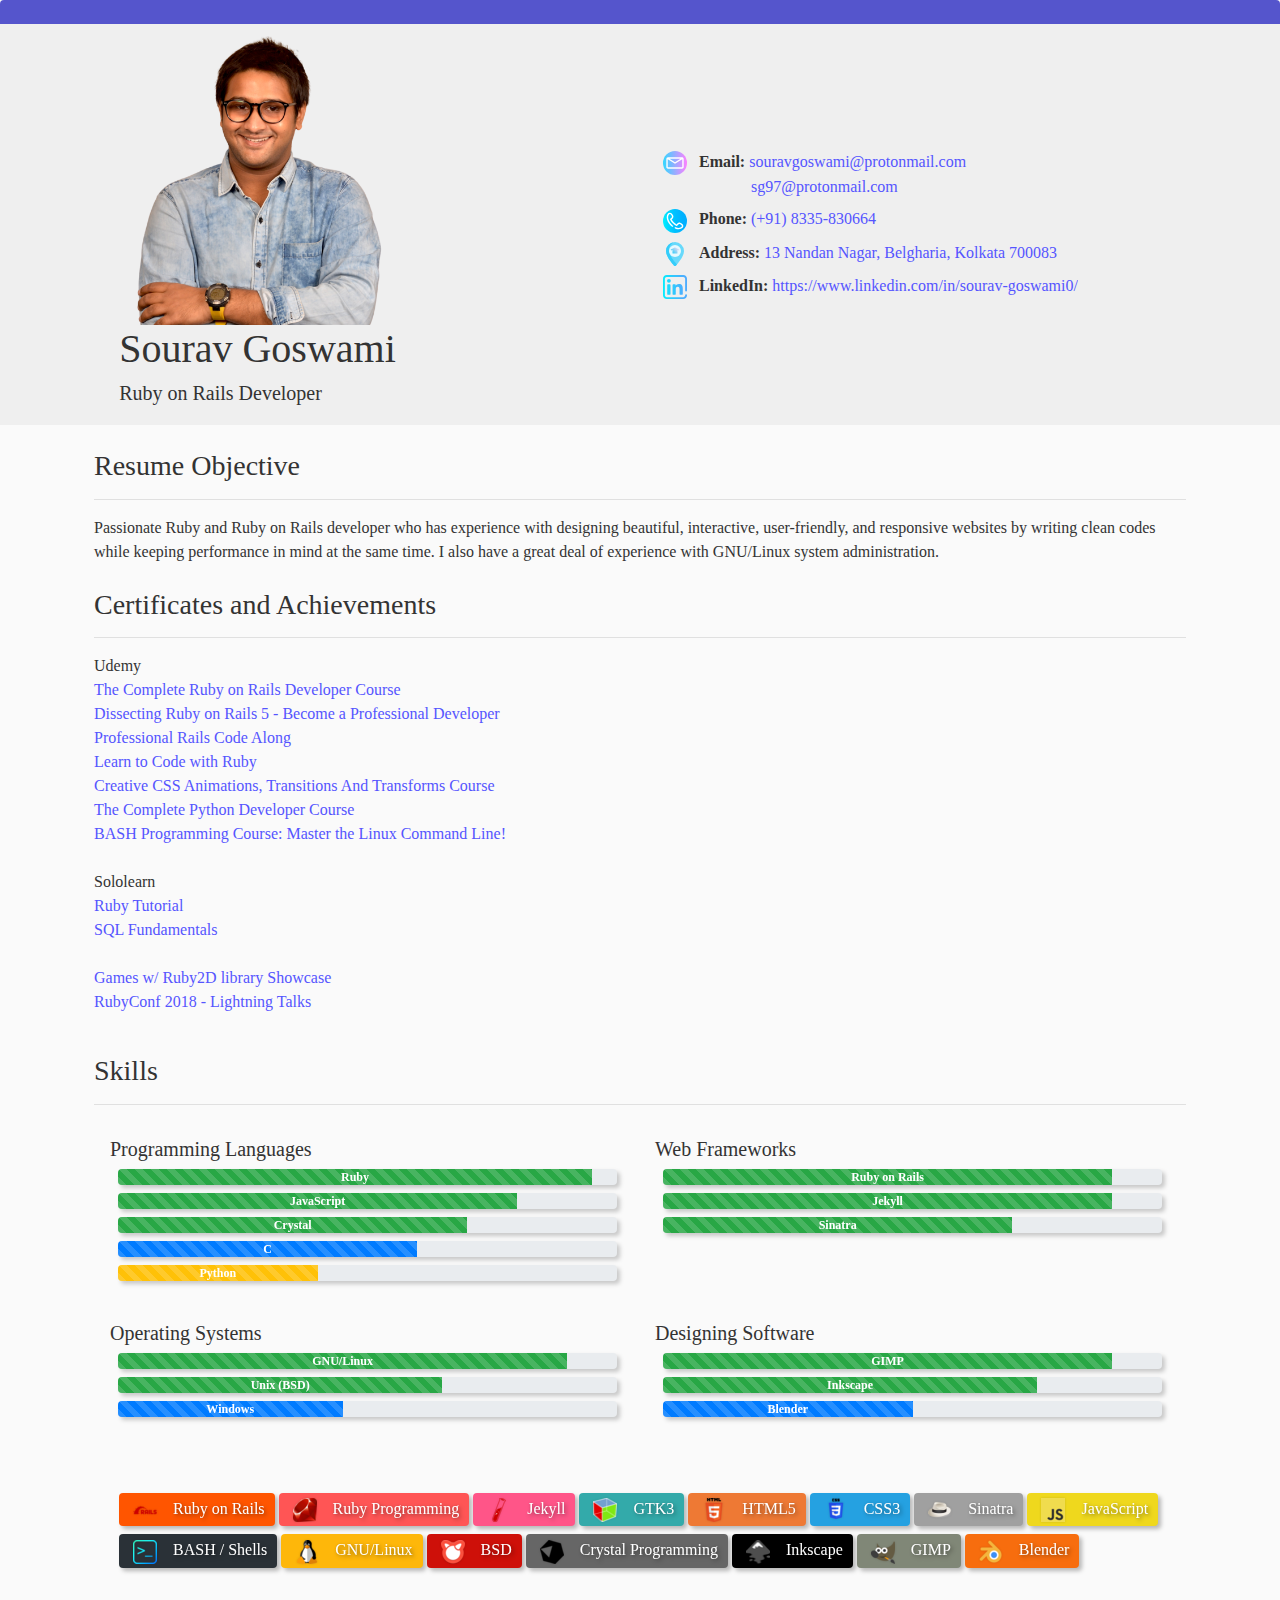
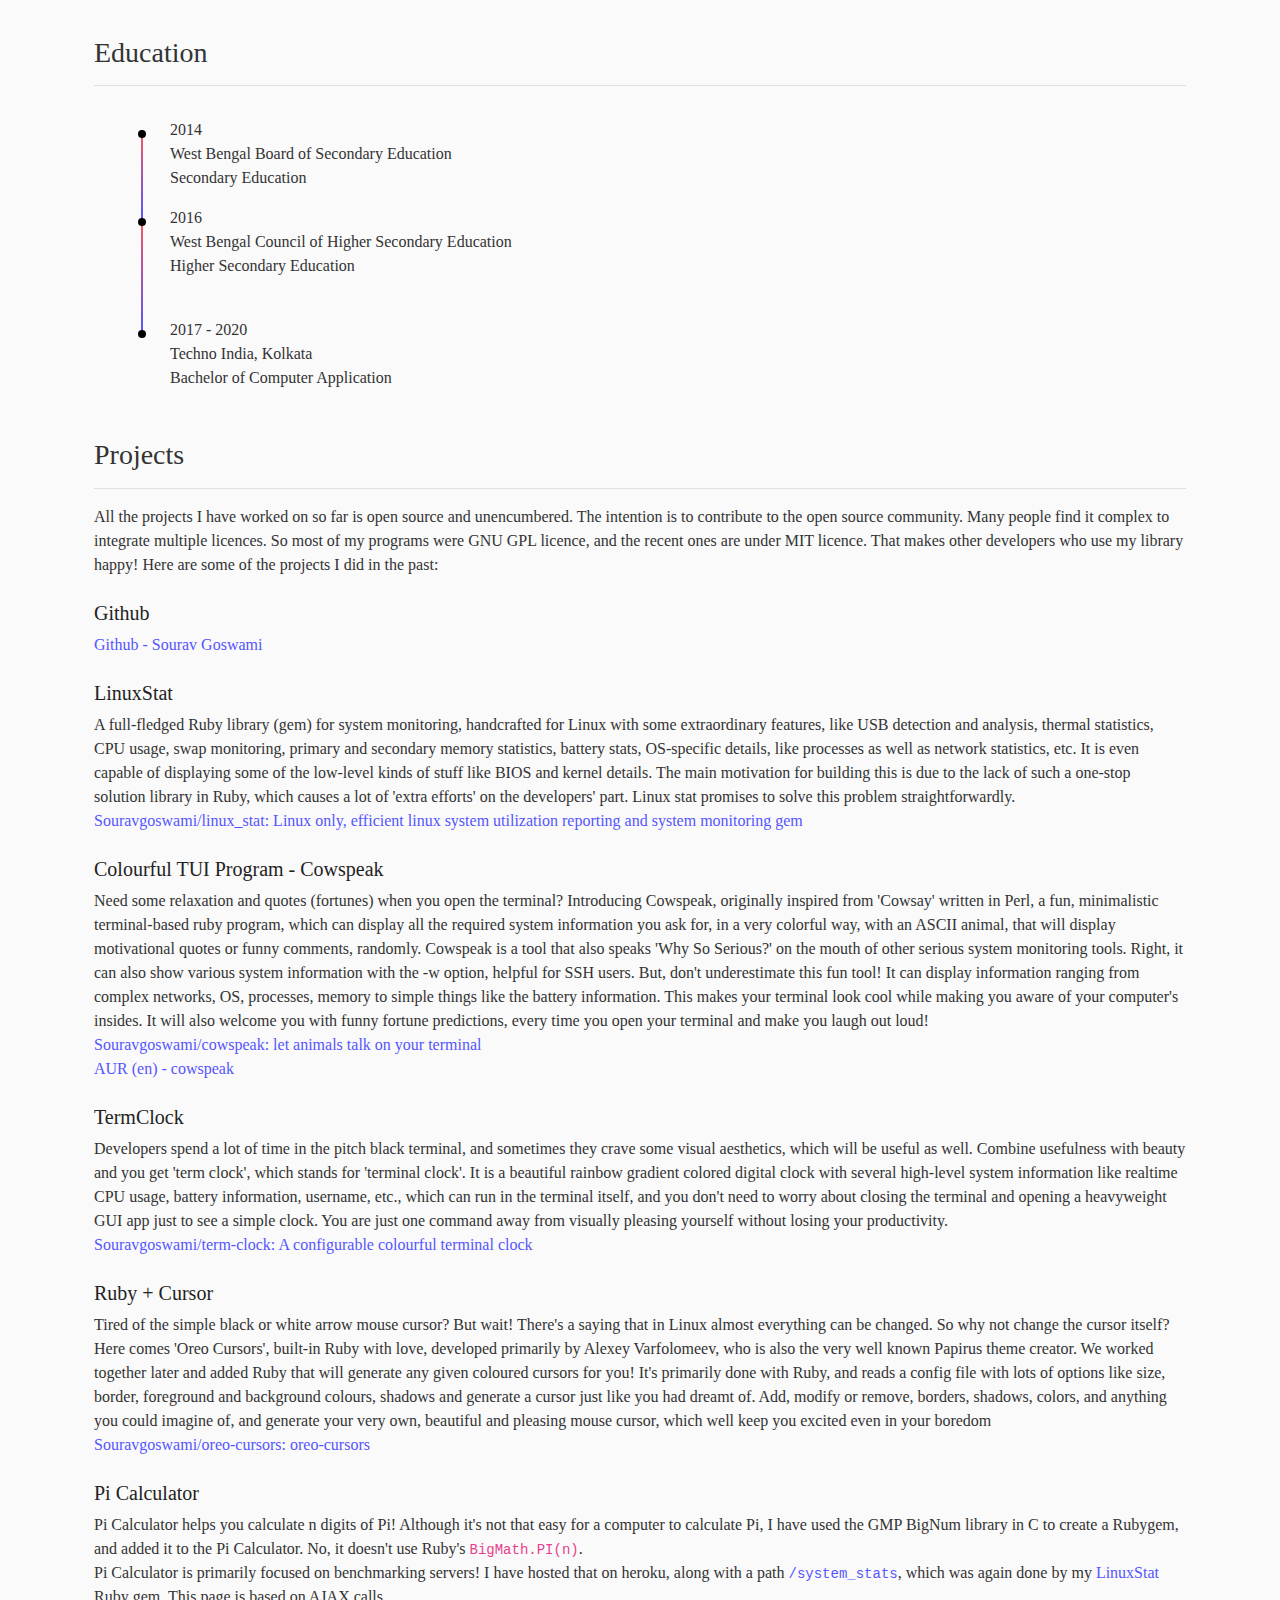
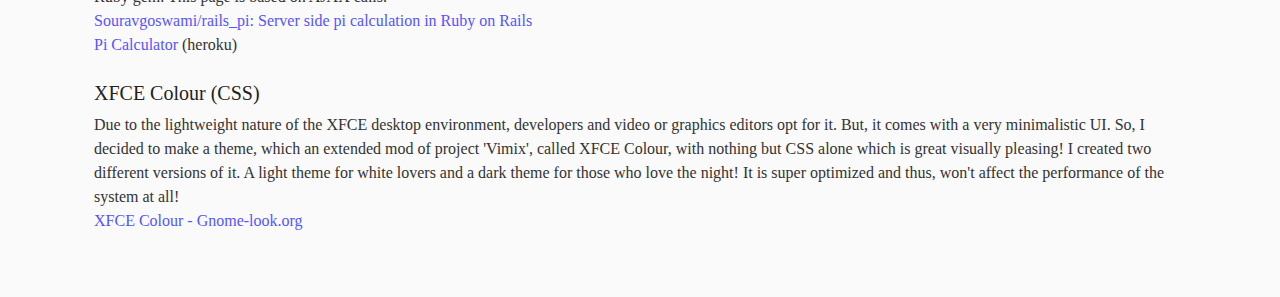
==== commit f9e98a19: "Updates and added Education details" ====
--- a/index.html
+++ b/index.html
@@ -334,6 +334,38 @@
 </ul>
 </div>
 <br><br>
+<h3>Education</h3>
+<hr>
+<div class="row p-3">
+	<div class="col-md-6">
+		<span line></span>
+		<ul>
+			<li class="joined-list">
+				2014
+				<br>
+				West Bengal Board of Secondary Education
+				<br>
+				Secondary Education
+			</li>
+			<li class="joined-list">
+				2016
+				<br>
+				West Bengal Council of Higher Secondary Education
+				<br>
+				Higher Secondary Education
+				<br>
+				<br>
+			</li>
+			<li class="joined-list">
+				2017 - 2020
+				<br>
+				Techno India, Kolkata
+				<br>
+				Bachelor of Computer Application
+			</li>
+		<ul>
+	</div>
+</div>
 <h3>Projects</h3>
 <hr>
 		All the projects I have worked on so far is open source and unencumbered.
--- a/assets/style.css
+++ b/assets/style.css
@@ -109,3 +109,42 @@
 .gradient {
 	color: #222 !important ;
 }
+
+.joined-list {
+	position: relative ;
+	margin: 0 ;
+	padding-bottom: 1em ;
+	padding-left: 20px ;
+}
+
+.joined-list::before {
+	content: '' ;
+	width: 2px ;
+	background: linear-gradient(#f55, #55f) ;
+	z-index: -1 ;
+	position: absolute ;
+	top: 12px ;
+	bottom: -12px ;
+	/* bullet size: 4 px, left: 12px, so 12 - 4 = 8px + this line width / 2 = 9px   */
+	left: -9px ;
+}
+
+.joined-list {
+	list-style: none ;
+}
+
+.joined-list::after {
+	content: '' ;
+	background-color: #000 ;
+	position: absolute ;
+	top: 12px ;
+	left: -12px ;
+	height: 8px ;
+	width: 8px ;
+	border: 4px solid #000 ;
+	border-radius: 50% ;
+}
+
+.joined-list:nth-child(3)::before {
+	width: 0px !important ;
+}
